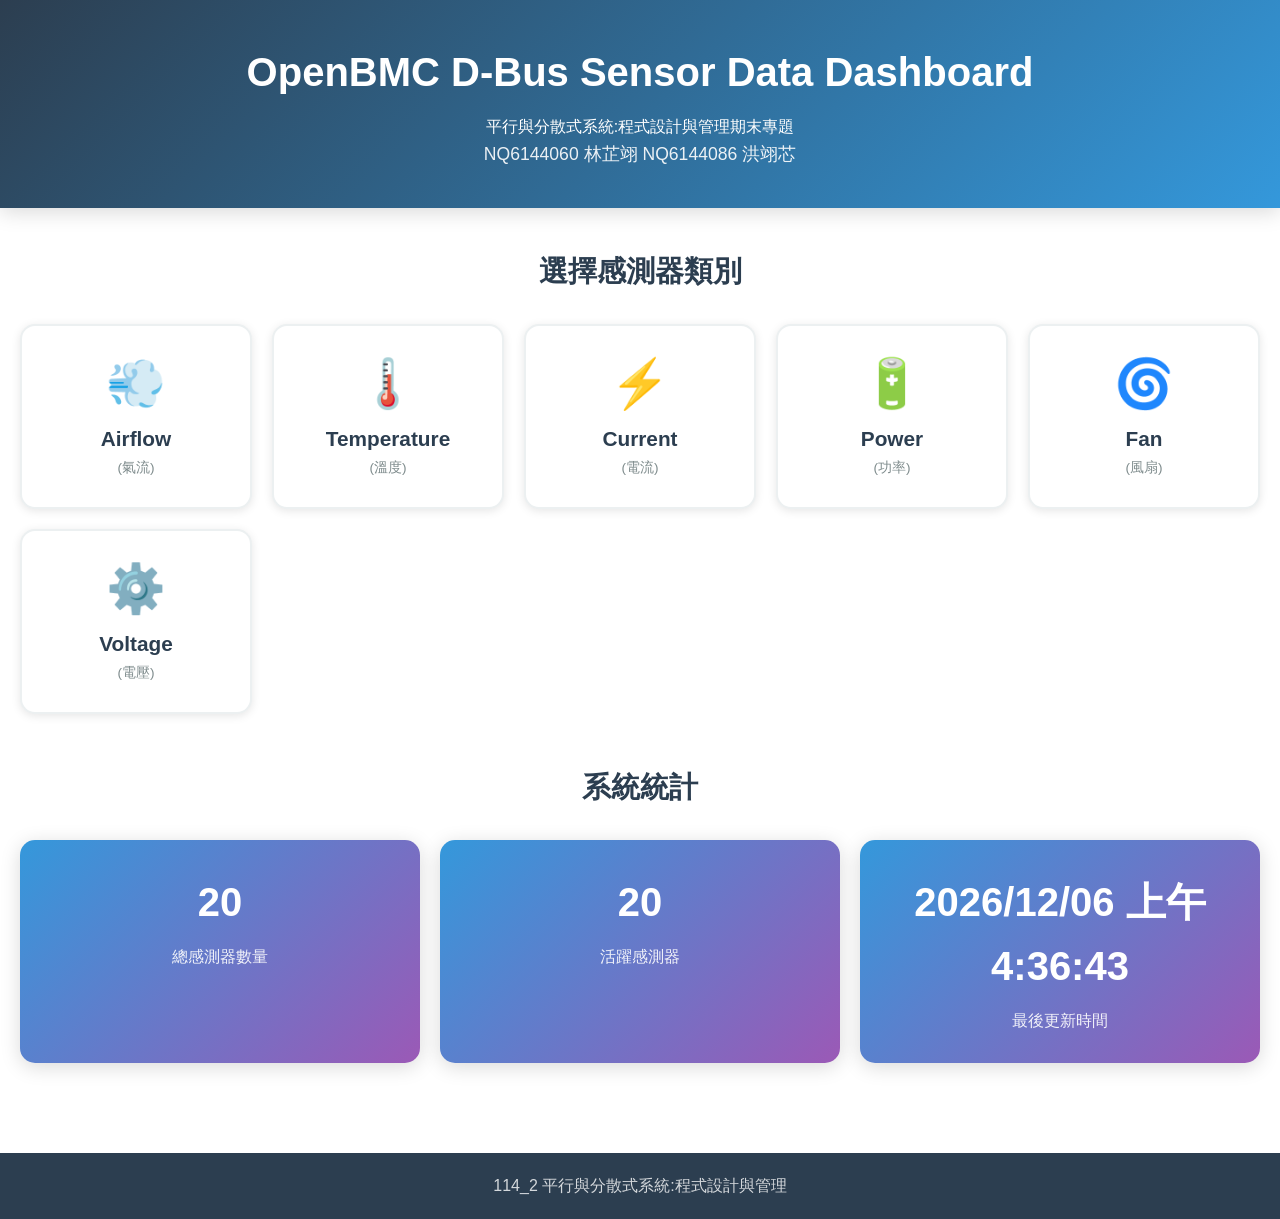
==== index.html @ 3da5d4ad "add all data" ====
<!DOCTYPE html>
<html lang="zh-Hant">
<head>
    <meta charset="UTF-8">
    <meta name="viewport" content="width=device-width, initial-scale=1.0">
    <title>OpenBMC D-Bus Sensor Data Dashboard</title>
    <link rel="stylesheet" href="css/style.css">
</head>
<body>
    <div class="container">
        <!-- Header -->
        <header class="header">
            <div class="header-content">
                <h1>OpenBMC D-Bus Sensor Data Dashboard</h1>
                <p class="subtitle"> <p>平行與分散式系統:程式設計與管理期末專題</p></p>
                <p class="subtitle">NQ6144060 林芷翊   NQ6144086 洪翊芯</p>
            </div>
        </header>

        <!-- Main Content -->
        <main class="main-content">
            <!-- Home View -->
            <div id="homeView" class="view active">
                <section class="sensor-categories">
                    <h2>選擇感測器類別</h2>
                    <div class="category-grid">
                        <button class="category-btn" data-category="Airflow">
                            <div class="icon">💨</div>
                            <div class="label">Airflow</div>
                            <div class="count">(氣流)</div>
                        </button>
                        <button class="category-btn" data-category="Temperature">
                            <div class="icon">🌡️</div>
                            <div class="label">Temperature</div>
                            <div class="count">(溫度)</div>
                        </button>
                        <button class="category-btn" data-category="Current">
                            <div class="icon">⚡</div>
                            <div class="label">Current</div>
                            <div class="count">(電流)</div>
                        </button>
                        <button class="category-btn" data-category="Power">
                            <div class="icon">🔋</div>
                            <div class="label">Power</div>
                            <div class="count">(功率)</div>
                        </button>
                        <button class="category-btn" data-category="Fan">
                            <div class="icon">🌀</div>
                            <div class="label">Fan</div>
                            <div class="count">(風扇)</div>
                        </button>
                        <button class="category-btn" data-category="Voltage">
                            <div class="icon">⚙️</div>
                            <div class="label">Voltage</div>
                            <div class="count">(電壓)</div>
                        </button>
                    </div>
                </section>

                <!-- Statistics Section -->
                <section class="statistics">
                    <h2>系統統計</h2>
                    <div class="stats-grid">
                        <div class="stat-card">
                            <div class="stat-value" id="totalSensors">-</div>
                            <div class="stat-label">總感測器數量</div>
                        </div>
                        <div class="stat-card">
                            <div class="stat-value" id="activeSensors">-</div>
                            <div class="stat-label">活躍感測器</div>
                        </div>
                        <div class="stat-card">
                            <div class="stat-value" id="lastUpdate">-</div>
                            <div class="stat-label">最後更新時間</div>
                        </div>
                    </div>
                </section>
            </div>

            <!-- Category View -->
            <div id="categoryView" class="view">
                <div class="category-header">
                    <button class="back-btn" id="backBtn">← 返回</button>
                    <h2 id="categoryTitle">感測器類別</h2>
                    <div class="spacer"></div>
                </div>

                <div class="sensor-list" id="sensorList">
                    <!-- Sensors will be dynamically loaded here -->
                </div>
            </div>
        </main>

        <!-- Footer -->
        <footer class="footer">
            <p>114_2 平行與分散式系統:程式設計與管理</p>
        </footer>
    </div>

    <script src="js/app.js"></script>
</body>
</html>
---- css/style.css ----
/* ========================
   Global Styles
   ======================== */
:root {
    --primary-color: #2c3e50;
    --secondary-color: #3498db;
    --accent-color: #e74c3c;
    --success-color: #27ae60;
    --warning-color: #f39c12;
    --info-color: #9b59b6;
    --light-bg: #ecf0f1;
    --white: #ffffff;
    --text-dark: #2c3e50;
    --text-light: #7f8c8d;
    --border-color: #bdc3c7;
    --shadow: 0 2px 10px rgba(0, 0, 0, 0.1);
    --shadow-lg: 0 4px 20px rgba(0, 0, 0, 0.15);
}

* {
    margin: 0;
    padding: 0;
    box-sizing: border-box;
}

html, body {
    height: 100%;
}

body {
    font-family: 'Segoe UI', Tahoma, Geneva, Verdana, sans-serif;
    background-color: #f5f7fa;
    color: var(--text-dark);
    line-height: 1.6;
}

/* ========================
   Container & Layout
   ======================== */
.container {
    display: flex;
    flex-direction: column;
    min-height: 100vh;
    max-width: 1400px;
    margin: 0 auto;
    background-color: var(--white);
}

.main-content {
    flex: 1;
    padding: 40px 20px;
}

/* ========================
   Header
   ======================== */
.header {
    background: linear-gradient(135deg, var(--primary-color) 0%, var(--secondary-color) 100%);
    color: var(--white);
    padding: 40px 20px;
    box-shadow: var(--shadow-lg);
    text-align: center;
}

.header-content h1 {
    font-size: 2.5rem;
    margin-bottom: 10px;
    font-weight: 700;
}

.header-content .subtitle {
    font-size: 1.1rem;
    opacity: 0.9;
    font-weight: 300;
}

/* ========================
   Views
   ======================== */
.view {
    display: none;
    animation: fadeIn 0.3s ease-in;
}

.view.active {
    display: block;
}

@keyframes fadeIn {
    from {
        opacity: 0;
        transform: translateY(10px);
    }
    to {
        opacity: 1;
        transform: translateY(0);
    }
}

/* ========================
   Home View - Categories
   ======================== */
.sensor-categories {
    margin-bottom: 50px;
}

.sensor-categories h2 {
    font-size: 1.8rem;
    margin-bottom: 30px;
    color: var(--primary-color);
    text-align: center;
}

.category-grid {
    display: grid;
    grid-template-columns: repeat(auto-fit, minmax(200px, 1fr));
    gap: 20px;
    margin-bottom: 40px;
}

.category-btn {
    background: var(--white);
    border: 2px solid var(--light-bg);
    border-radius: 15px;
    padding: 30px 20px;
    text-align: center;
    cursor: pointer;
    transition: all 0.3s ease;
    box-shadow: var(--shadow);
    font-size: 1rem;
    font-weight: 600;
    position: relative;
    overflow: hidden;
}

.category-btn::before {
    content: '';
    position: absolute;
    top: 0;
    left: -100%;
    width: 100%;
    height: 100%;
    background: linear-gradient(90deg, transparent, rgba(255,255,255,0.3), transparent);
    transition: left 0.5s;
}

.category-btn:hover::before {
    left: 100%;
}

.category-btn:hover {
    border-color: var(--secondary-color);
    box-shadow: var(--shadow-lg);
    transform: translateY(-5px);
    background: linear-gradient(135deg, rgba(52, 152, 219, 0.05), rgba(52, 152, 219, 0.1));
}

.category-btn:active {
    transform: translateY(-2px);
}

.category-btn .icon {
    font-size: 3rem;
    margin-bottom: 15px;
}

.category-btn .label {
    font-size: 1.3rem;
    margin-bottom: 8px;
    color: var(--primary-color);
}

.category-btn .count {
    font-size: 0.85rem;
    color: var(--text-light);
    font-weight: normal;
}

/* ========================
   Statistics Section
   ======================== */
.statistics {
    margin-top: 50px;
}

.statistics h2 {
    font-size: 1.8rem;
    margin-bottom: 30px;
    color: var(--primary-color);
    text-align: center;
}

.stats-grid {
    display: grid;
    grid-template-columns: repeat(auto-fit, minmax(250px, 1fr));
    gap: 20px;
}

.stat-card {
    background: linear-gradient(135deg, var(--secondary-color), var(--info-color));
    color: var(--white);
    padding: 30px;
    border-radius: 15px;
    box-shadow: var(--shadow-lg);
    text-align: center;
    transition: transform 0.3s ease;
}

.stat-card:hover {
    transform: translateY(-5px);
}

.stat-value {
    font-size: 2.5rem;
    font-weight: 700;
    margin-bottom: 10px;
}

.stat-label {
    font-size: 1rem;
    opacity: 0.9;
    font-weight: 500;
}

/* ========================
   Category View
   ======================== */
.category-header {
    display: flex;
    align-items: center;
    justify-content: space-between;
    margin-bottom: 30px;
    padding: 20px;
    background-color: var(--light-bg);
    border-radius: 10px;
}

.category-header h2 {
    font-size: 1.8rem;
    color: var(--primary-color);
    flex: 1;
    text-align: center;
}

.back-btn {
    background-color: var(--secondary-color);
    color: var(--white);
    border: none;
    padding: 12px 20px;
    border-radius: 8px;
    cursor: pointer;
    font-size: 1rem;
    font-weight: 600;
    transition: all 0.3s ease;
    min-width: 120px;
}

.back-btn:hover {
    background-color: #2980b9;
    transform: translateX(-5px);
}

.back-btn:active {
    transform: translateX(-2px);
}

.spacer {
    min-width: 120px;
}

/* ========================
   Sensor List
   ======================== */
.sensor-list {
    display: grid;
    grid-template-columns: repeat(auto-fill, minmax(300px, 1fr));
    gap: 20px;
}

.sensor-card {
    background: var(--white);
    border: 1px solid var(--border-color);
    border-radius: 12px;
    padding: 20px;
    box-shadow: var(--shadow);
    transition: all 0.3s ease;
    overflow: hidden;
    position: relative;
}

.sensor-card::before {
    content: '';
    position: absolute;
    top: 0;
    left: 0;
    right: 0;
    height: 4px;
    background: linear-gradient(90deg, var(--secondary-color), var(--info-color));
}

.sensor-card:hover {
    box-shadow: var(--shadow-lg);
    transform: translateY(-5px);
    border-color: var(--secondary-color);
}

.sensor-name {
    font-size: 1.2rem;
    font-weight: 600;
    color: var(--primary-color);
    margin-bottom: 12px;
    display: flex;
    align-items: center;
    gap: 8px;
}

.sensor-status {
    display: inline-block;
    width: 12px;
    height: 12px;
    border-radius: 50%;
    background-color: var(--success-color);
    animation: pulse 2s infinite;
}

@keyframes pulse {
    0%, 100% {
        opacity: 1;
    }
    50% {
        opacity: 0.5;
    }
}

.sensor-details {
    display: flex;
    flex-direction: column;
    gap: 12px;
    margin-top: 15px;
}

.sensor-detail {
    display: flex;
    justify-content: space-between;
    align-items: center;
    padding: 10px 0;
    border-bottom: 1px solid var(--light-bg);
}

.sensor-detail:last-child {
    border-bottom: none;
}

.detail-label {
    color: var(--text-light);
    font-size: 0.9rem;
    font-weight: 500;
}

.detail-value {
    color: var(--primary-color);
    font-size: 1.1rem;
    font-weight: 600;
}

.detail-value.high {
    color: var(--accent-color);
}

.detail-value.warning {
    color: var(--warning-color);
}

.detail-value.normal {
    color: var(--success-color);
}

/* ========================
   Footer
   ======================== */
.footer {
    background-color: var(--primary-color);
    color: var(--white);
    text-align: center;
    padding: 20px;
    margin-top: 50px;
}

.footer p {
    margin: 0;
    opacity: 0.8;
}

/* ========================
   Responsive Design
   ======================== */
@media (max-width: 768px) {
    .header-content h1 {
        font-size: 1.8rem;
    }

    .header-content .subtitle {
        font-size: 1rem;
    }

    .category-grid {
        grid-template-columns: repeat(auto-fit, minmax(150px, 1fr));
        gap: 15px;
    }

    .category-btn {
        padding: 20px 15px;
    }

    .category-btn .icon {
        font-size: 2.5rem;
    }

    .category-btn .label {
        font-size: 1.1rem;
    }

    .category-header {
        flex-direction: column;
        gap: 15px;
    }

    .back-btn,
    .spacer {
        min-width: auto;
        width: 100%;
    }

    .sensor-list {
        grid-template-columns: 1fr;
    }

    .stats-grid {
        grid-template-columns: 1fr;
    }

    .main-content {
        padding: 20px 10px;
    }
}

@media (max-width: 480px) {
    .header-content h1 {
        font-size: 1.5rem;
    }

    .category-grid {
        grid-template-columns: repeat(2, 1fr);
    }

    .category-btn {
        padding: 15px 10px;
    }

    .category-btn .icon {
        font-size: 2rem;
    }

    .category-btn .label {
        font-size: 1rem;
    }

    .category-btn .count {
        font-size: 0.8rem;
    }
}

/* ========================
   Empty State
   ======================== */
.empty-state {
    text-align: center;
    padding: 60px 20px;
    color: var(--text-light);
}

.empty-state-icon {
    font-size: 4rem;
    margin-bottom: 20px;
}

.empty-state-text {
    font-size: 1.2rem;
    margin-bottom: 20px;
}
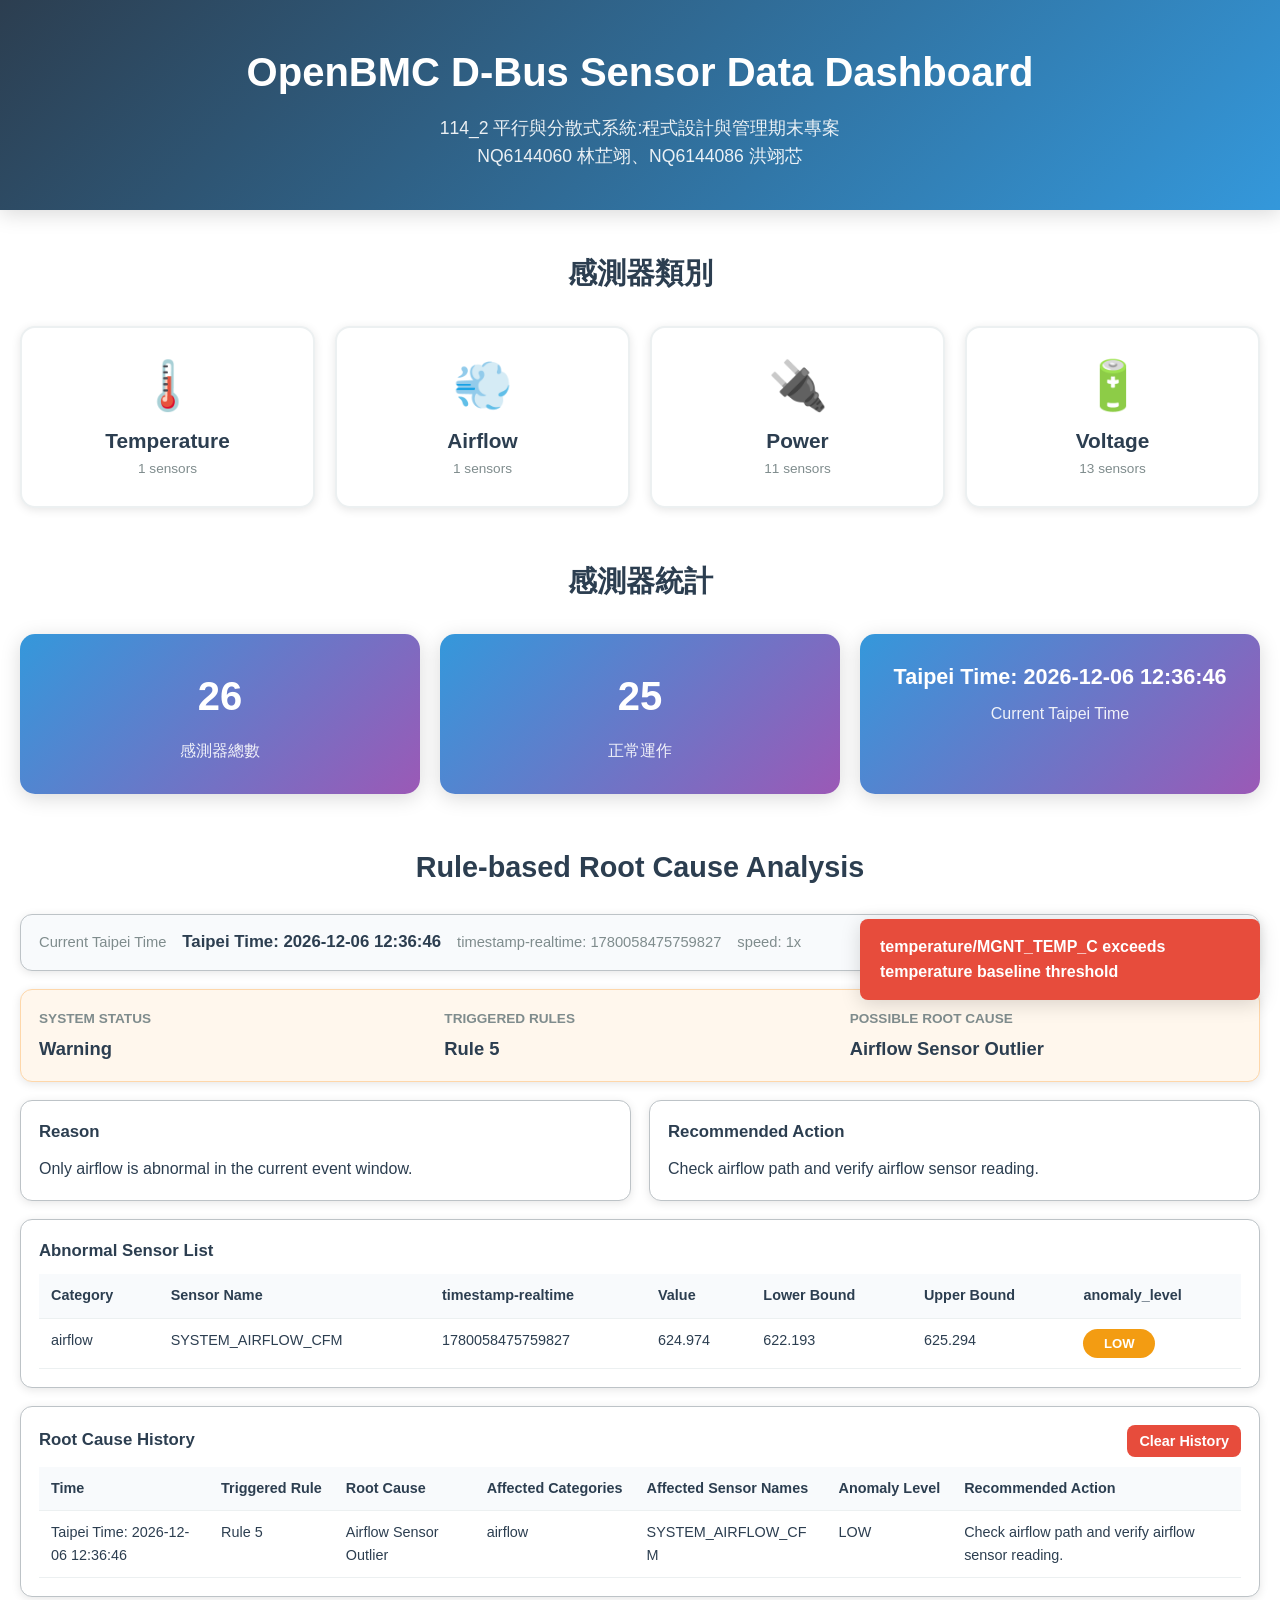
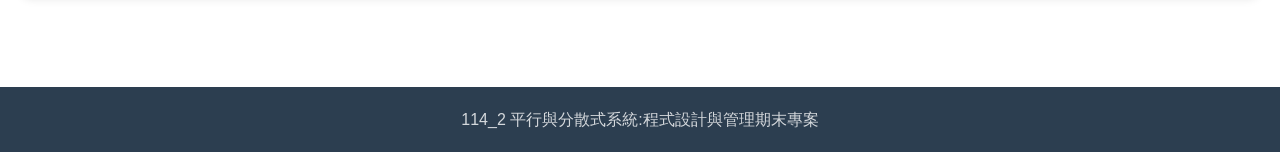
==== commit a074aa08: "upload index.html" ====
--- a/index.html
+++ b/index.html
@@ -1,102 +1,104 @@
-<!DOCTYPE html>
+﻿<!DOCTYPE html>
 <html lang="zh-Hant">
 <head>
     <meta charset="UTF-8">
     <meta name="viewport" content="width=device-width, initial-scale=1.0">
     <title>OpenBMC D-Bus Sensor Data Dashboard</title>
     <link rel="stylesheet" href="css/style.css">
+    <link rel="stylesheet" href="modules/airflow/airflow.css">
+    <link rel="stylesheet" href="modules/temperature/temperature.css">
+    <link rel="stylesheet" href="modules/power/power.css">
+    <link rel="stylesheet" href="modules/voltage/voltage.css">
 </head>
 <body>
     <div class="container">
-        <!-- Header -->
         <header class="header">
             <div class="header-content">
                 <h1>OpenBMC D-Bus Sensor Data Dashboard</h1>
-                <p class="subtitle"> <p>平行與分散式系統:程式設計與管理期末專題</p></p>
-                <p class="subtitle">NQ6144060 林芷翊   NQ6144086 洪翊芯</p>
+                <p class="subtitle">114_2 平行與分散式系統:程式設計與管理期末專案</p>
+                <p class="subtitle">NQ6144060 林芷翊、NQ6144086 洪翊芯</p>
             </div>
         </header>
 
-        <!-- Main Content -->
         <main class="main-content">
-            <!-- Home View -->
             <div id="homeView" class="view active">
                 <section class="sensor-categories">
-                    <h2>選擇感測器類別</h2>
+                    <h2>感測器類別</h2>
                     <div class="category-grid">
+                        <button class="category-btn" data-category="Temperature">
+                            <div class="icon">🌡️</div>
+                            <div class="label">Temperature</div>
+                            <div class="count">溫度</div>
+                        </button>
                         <button class="category-btn" data-category="Airflow">
                             <div class="icon">💨</div>
                             <div class="label">Airflow</div>
-                            <div class="count">(氣流)</div>
-                        </button>
-                        <button class="category-btn" data-category="Temperature">
-                            <div class="icon">🌡️</div>
-                            <div class="label">Temperature</div>
-                            <div class="count">(溫度)</div>
-                        </button>
-                        <button class="category-btn" data-category="Current">
-                            <div class="icon">⚡</div>
-                            <div class="label">Current</div>
-                            <div class="count">(電流)</div>
+                            <div class="count">風量</div>
                         </button>
                         <button class="category-btn" data-category="Power">
-                            <div class="icon">🔋</div>
+                            <div class="icon">🔌</div>
                             <div class="label">Power</div>
-                            <div class="count">(功率)</div>
-                        </button>
-                        <button class="category-btn" data-category="Fan">
-                            <div class="icon">🌀</div>
-                            <div class="label">Fan</div>
-                            <div class="count">(風扇)</div>
+                            <div class="count">功率</div>
                         </button>
                         <button class="category-btn" data-category="Voltage">
-                            <div class="icon">⚙️</div>
+                            <div class="icon">🔋</div>
                             <div class="label">Voltage</div>
-                            <div class="count">(電壓)</div>
+                            <div class="count">電壓</div>
                         </button>
                     </div>
                 </section>
 
-                <!-- Statistics Section -->
                 <section class="statistics">
-                    <h2>系統統計</h2>
+                    <h2>感測器統計</h2>
                     <div class="stats-grid">
                         <div class="stat-card">
                             <div class="stat-value" id="totalSensors">-</div>
-                            <div class="stat-label">總感測器數量</div>
+                            <div class="stat-label">感測器總數</div>
                         </div>
                         <div class="stat-card">
                             <div class="stat-value" id="activeSensors">-</div>
-                            <div class="stat-label">活躍感測器</div>
+                            <div class="stat-label">正常運作</div>
                         </div>
                         <div class="stat-card">
                             <div class="stat-value" id="lastUpdate">-</div>
-                            <div class="stat-label">最後更新時間</div>
+                            <div class="stat-label">Current Taipei Time</div>
                         </div>
                     </div>
                 </section>
+
+                <section class="rca-section" id="rootCauseSection">
+                    <h2>Rule-based Root Cause Analysis</h2>
+                    <div id="rootCausePanel" class="root-cause-panel"></div>
+                </section>
             </div>
 
-            <!-- Category View -->
             <div id="categoryView" class="view">
                 <div class="category-header">
-                    <button class="back-btn" id="backBtn">← 返回</button>
+                    <button class="back-btn" id="backBtn">返回</button>
                     <h2 id="categoryTitle">感測器類別</h2>
                     <div class="spacer"></div>
                 </div>
+                <div class="sensor-list" id="sensorList"></div>
+            </div>
 
-                <div class="sensor-list" id="sensorList">
-                    <!-- Sensors will be dynamically loaded here -->
-                </div>
+            <div id="temperatureBaselineView" class="view">
+                <div id="temperatureModuleMount"></div>
             </div>
         </main>
 
-        <!-- Footer -->
+        <div id="warningToast" class="warning-toast">
+            <span id="warningMessage">temperature/MGNT_TEMP_C exceeds temperature baseline threshold</span>
+        </div>
+
         <footer class="footer">
-            <p>114_2 平行與分散式系統:程式設計與管理</p>
+            <p>114_2 平行與分散式系統:程式設計與管理期末專案</p>
         </footer>
     </div>
 
+    <script src="modules/airflow/airflow.js"></script>
+    <script src="modules/temperature/temperature.js"></script>
+    <script src="modules/power/power.js"></script>
+    <script src="modules/voltage/voltage.js"></script>
     <script src="js/app.js"></script>
 </body>
 </html>
--- a/css/style.css
+++ b/css/style.css
@@ -1,490 +1,862 @@
-/* ========================
-   Global Styles
-   ======================== */
-:root {
-    --primary-color: #2c3e50;
-    --secondary-color: #3498db;
-    --accent-color: #e74c3c;
-    --success-color: #27ae60;
-    --warning-color: #f39c12;
-    --info-color: #9b59b6;
-    --light-bg: #ecf0f1;
-    --white: #ffffff;
-    --text-dark: #2c3e50;
-    --text-light: #7f8c8d;
-    --border-color: #bdc3c7;
-    --shadow: 0 2px 10px rgba(0, 0, 0, 0.1);
-    --shadow-lg: 0 4px 20px rgba(0, 0, 0, 0.15);
-}
-
-* {
-    margin: 0;
-    padding: 0;
-    box-sizing: border-box;
-}
-
-html, body {
-    height: 100%;
-}
-
-body {
-    font-family: 'Segoe UI', Tahoma, Geneva, Verdana, sans-serif;
-    background-color: #f5f7fa;
-    color: var(--text-dark);
-    line-height: 1.6;
-}
-
-/* ========================
-   Container & Layout
-   ======================== */
-.container {
-    display: flex;
-    flex-direction: column;
-    min-height: 100vh;
-    max-width: 1400px;
-    margin: 0 auto;
-    background-color: var(--white);
-}
-
-.main-content {
-    flex: 1;
-    padding: 40px 20px;
-}
-
-/* ========================
-   Header
-   ======================== */
-.header {
-    background: linear-gradient(135deg, var(--primary-color) 0%, var(--secondary-color) 100%);
-    color: var(--white);
-    padding: 40px 20px;
-    box-shadow: var(--shadow-lg);
-    text-align: center;
-}
-
-.header-content h1 {
-    font-size: 2.5rem;
-    margin-bottom: 10px;
-    font-weight: 700;
-}
-
-.header-content .subtitle {
-    font-size: 1.1rem;
-    opacity: 0.9;
-    font-weight: 300;
-}
-
-/* ========================
-   Views
-   ======================== */
-.view {
-    display: none;
-    animation: fadeIn 0.3s ease-in;
-}
-
-.view.active {
-    display: block;
-}
-
-@keyframes fadeIn {
-    from {
-        opacity: 0;
-        transform: translateY(10px);
-    }
-    to {
-        opacity: 1;
-        transform: translateY(0);
-    }
-}
-
-/* ========================
-   Home View - Categories
-   ======================== */
-.sensor-categories {
-    margin-bottom: 50px;
-}
-
-.sensor-categories h2 {
-    font-size: 1.8rem;
-    margin-bottom: 30px;
-    color: var(--primary-color);
-    text-align: center;
-}
-
-.category-grid {
-    display: grid;
-    grid-template-columns: repeat(auto-fit, minmax(200px, 1fr));
-    gap: 20px;
-    margin-bottom: 40px;
-}
-
-.category-btn {
-    background: var(--white);
-    border: 2px solid var(--light-bg);
-    border-radius: 15px;
-    padding: 30px 20px;
-    text-align: center;
-    cursor: pointer;
-    transition: all 0.3s ease;
-    box-shadow: var(--shadow);
-    font-size: 1rem;
-    font-weight: 600;
-    position: relative;
-    overflow: hidden;
-}
-
-.category-btn::before {
-    content: '';
-    position: absolute;
-    top: 0;
-    left: -100%;
-    width: 100%;
-    height: 100%;
-    background: linear-gradient(90deg, transparent, rgba(255,255,255,0.3), transparent);
-    transition: left 0.5s;
-}
-
-.category-btn:hover::before {
-    left: 100%;
-}
-
-.category-btn:hover {
-    border-color: var(--secondary-color);
-    box-shadow: var(--shadow-lg);
-    transform: translateY(-5px);
-    background: linear-gradient(135deg, rgba(52, 152, 219, 0.05), rgba(52, 152, 219, 0.1));
-}
-
-.category-btn:active {
-    transform: translateY(-2px);
-}
-
-.category-btn .icon {
-    font-size: 3rem;
-    margin-bottom: 15px;
-}
-
-.category-btn .label {
-    font-size: 1.3rem;
-    margin-bottom: 8px;
-    color: var(--primary-color);
-}
-
-.category-btn .count {
-    font-size: 0.85rem;
-    color: var(--text-light);
-    font-weight: normal;
-}
-
-/* ========================
-   Statistics Section
-   ======================== */
-.statistics {
-    margin-top: 50px;
-}
-
-.statistics h2 {
-    font-size: 1.8rem;
-    margin-bottom: 30px;
-    color: var(--primary-color);
-    text-align: center;
-}
-
-.stats-grid {
-    display: grid;
-    grid-template-columns: repeat(auto-fit, minmax(250px, 1fr));
-    gap: 20px;
-}
-
-.stat-card {
-    background: linear-gradient(135deg, var(--secondary-color), var(--info-color));
-    color: var(--white);
-    padding: 30px;
-    border-radius: 15px;
-    box-shadow: var(--shadow-lg);
-    text-align: center;
-    transition: transform 0.3s ease;
-}
-
-.stat-card:hover {
-    transform: translateY(-5px);
-}
-
+﻿/* ========================
+   Global Styles
+   ======================== */
+:root {
+    --primary-color: #2c3e50;
+    --secondary-color: #3498db;
+    --accent-color: #e74c3c;
+    --success-color: #27ae60;
+    --warning-color: #f39c12;
+    --info-color: #9b59b6;
+    --light-bg: #ecf0f1;
+    --white: #ffffff;
+    --text-dark: #2c3e50;
+    --text-light: #7f8c8d;
+    --border-color: #bdc3c7;
+    --shadow: 0 2px 10px rgba(0, 0, 0, 0.1);
+    --shadow-lg: 0 4px 20px rgba(0, 0, 0, 0.15);
+}
+
+* {
+    margin: 0;
+    padding: 0;
+    box-sizing: border-box;
+}
+
+html, body {
+    height: 100%;
+}
+
+body {
+    font-family: 'Segoe UI', Tahoma, Geneva, Verdana, sans-serif;
+    background-color: #f5f7fa;
+    color: var(--text-dark);
+    line-height: 1.6;
+}
+
+/* ========================
+   Container & Layout
+   ======================== */
+.container {
+    display: flex;
+    flex-direction: column;
+    min-height: 100vh;
+    max-width: 1400px;
+    margin: 0 auto;
+    background-color: var(--white);
+}
+
+.main-content {
+    flex: 1;
+    padding: 40px 20px;
+}
+
+/* ========================
+   Header
+   ======================== */
+.header {
+    background: linear-gradient(135deg, var(--primary-color) 0%, var(--secondary-color) 100%);
+    color: var(--white);
+    padding: 40px 20px;
+    box-shadow: var(--shadow-lg);
+    text-align: center;
+}
+
+.header-content h1 {
+    font-size: 2.5rem;
+    margin-bottom: 10px;
+    font-weight: 700;
+}
+
+.header-content .subtitle {
+    font-size: 1.1rem;
+    opacity: 0.9;
+    font-weight: 300;
+}
+
+/* ========================
+   Views
+   ======================== */
+.view {
+    display: none;
+    animation: fadeIn 0.3s ease-in;
+}
+
+.view.active {
+    display: block;
+}
+
+@keyframes fadeIn {
+    from {
+        opacity: 0;
+        transform: translateY(10px);
+    }
+    to {
+        opacity: 1;
+        transform: translateY(0);
+    }
+}
+
+/* ========================
+   Home View - Categories
+   ======================== */
+.sensor-categories {
+    margin-bottom: 50px;
+}
+
+.sensor-categories h2 {
+    font-size: 1.8rem;
+    margin-bottom: 30px;
+    color: var(--primary-color);
+    text-align: center;
+}
+
+.category-grid {
+    display: grid;
+    grid-template-columns: repeat(auto-fit, minmax(200px, 1fr));
+    gap: 20px;
+    margin-bottom: 40px;
+}
+
+.category-btn {
+    background: var(--white);
+    border: 2px solid var(--light-bg);
+    border-radius: 15px;
+    padding: 30px 20px;
+    text-align: center;
+    cursor: pointer;
+    transition: all 0.3s ease;
+    box-shadow: var(--shadow);
+    font-size: 1rem;
+    font-weight: 600;
+    position: relative;
+    overflow: hidden;
+}
+
+.category-btn::before {
+    content: '';
+    position: absolute;
+    top: 0;
+    left: -100%;
+    width: 100%;
+    height: 100%;
+    background: linear-gradient(90deg, transparent, rgba(255,255,255,0.3), transparent);
+    transition: left 0.5s;
+}
+
+.category-btn:hover::before {
+    left: 100%;
+}
+
+.category-btn:hover {
+    border-color: var(--secondary-color);
+    box-shadow: var(--shadow-lg);
+    transform: translateY(-5px);
+    background: linear-gradient(135deg, rgba(52, 152, 219, 0.05), rgba(52, 152, 219, 0.1));
+}
+
+.category-btn:active {
+    transform: translateY(-2px);
+}
+
+.category-btn .icon {
+    font-size: 3rem;
+    margin-bottom: 15px;
+}
+
+.category-btn .label {
+    font-size: 1.3rem;
+    margin-bottom: 8px;
+    color: var(--primary-color);
+}
+
+.category-btn .count {
+    font-size: 0.85rem;
+    color: var(--text-light);
+    font-weight: normal;
+}
+
+/* ========================
+   Statistics Section
+   ======================== */
+.statistics {
+    margin-top: 50px;
+}
+
+.statistics h2 {
+    font-size: 1.8rem;
+    margin-bottom: 30px;
+    color: var(--primary-color);
+    text-align: center;
+}
+
+.stats-grid {
+    display: grid;
+    grid-template-columns: repeat(auto-fit, minmax(250px, 1fr));
+    gap: 20px;
+}
+
+.stat-card {
+    background: linear-gradient(135deg, var(--secondary-color), var(--info-color));
+    color: var(--white);
+    padding: 30px;
+    border-radius: 15px;
+    box-shadow: var(--shadow-lg);
+    text-align: center;
+    transition: transform 0.3s ease;
+}
+
+.stat-card:hover {
+    transform: translateY(-5px);
+}
+
 .stat-value {
     font-size: 2.5rem;
     font-weight: 700;
     margin-bottom: 10px;
 }
 
-.stat-label {
-    font-size: 1rem;
-    opacity: 0.9;
-    font-weight: 500;
-}
-
+#lastUpdate {
+    font-size: 1.35rem;
+    line-height: 1.25;
+    overflow-wrap: anywhere;
+}
+
+.stat-label {
+    font-size: 1rem;
+    opacity: 0.9;
+    font-weight: 500;
+}
+
+/* ========================
+   Category View
+   ======================== */
+.category-header {
+    display: flex;
+    align-items: center;
+    justify-content: space-between;
+    margin-bottom: 30px;
+    padding: 20px;
+    background-color: var(--light-bg);
+    border-radius: 10px;
+}
+
+.category-header h2 {
+    font-size: 1.8rem;
+    color: var(--primary-color);
+    flex: 1;
+    text-align: center;
+}
+
+.back-btn {
+    background-color: var(--secondary-color);
+    color: var(--white);
+    border: none;
+    padding: 12px 20px;
+    border-radius: 8px;
+    cursor: pointer;
+    font-size: 1rem;
+    font-weight: 600;
+    transition: all 0.3s ease;
+    min-width: 120px;
+}
+
+.back-btn:hover {
+    background-color: #2980b9;
+    transform: translateX(-5px);
+}
+
+.back-btn:active {
+    transform: translateX(-2px);
+}
+
+.spacer {
+    min-width: 120px;
+}
+
+/* ========================
+   Sensor List
+   ======================== */
+.sensor-list {
+    display: grid;
+    grid-template-columns: repeat(auto-fill, minmax(300px, 1fr));
+    gap: 20px;
+}
+
+.sensor-card {
+    background: var(--white);
+    border: 1px solid var(--border-color);
+    border-radius: 12px;
+    padding: 20px;
+    box-shadow: var(--shadow);
+    transition: all 0.3s ease;
+    overflow: hidden;
+    position: relative;
+}
+
+.sensor-card::before {
+    content: '';
+    position: absolute;
+    top: 0;
+    left: 0;
+    right: 0;
+    height: 4px;
+    background: linear-gradient(90deg, var(--secondary-color), var(--info-color));
+}
+
+.sensor-card:hover {
+    box-shadow: var(--shadow-lg);
+    transform: translateY(-5px);
+    border-color: var(--secondary-color);
+}
+
+.sensor-name {
+    font-size: 1.2rem;
+    font-weight: 600;
+    color: var(--primary-color);
+    margin-bottom: 12px;
+    display: flex;
+    align-items: center;
+    gap: 8px;
+}
+
+.sensor-status {
+    display: inline-block;
+    width: 12px;
+    height: 12px;
+    border-radius: 50%;
+    background-color: var(--success-color);
+    animation: pulse 2s infinite;
+}
+
+@keyframes pulse {
+    0%, 100% {
+        opacity: 1;
+    }
+    50% {
+        opacity: 0.5;
+    }
+}
+
+.sensor-details {
+    display: flex;
+    flex-direction: column;
+    gap: 12px;
+    margin-top: 15px;
+}
+
+.sensor-detail {
+    display: flex;
+    justify-content: space-between;
+    align-items: center;
+    padding: 10px 0;
+    border-bottom: 1px solid var(--light-bg);
+}
+
+.sensor-detail:last-child {
+    border-bottom: none;
+}
+
+.detail-label {
+    color: var(--text-light);
+    font-size: 0.9rem;
+    font-weight: 500;
+}
+
+.detail-value {
+    color: var(--primary-color);
+    font-size: 1.1rem;
+    font-weight: 600;
+}
+
+.detail-value.high {
+    color: var(--accent-color);
+}
+
+.detail-value.warning {
+    color: var(--warning-color);
+}
+
+.detail-value.normal {
+    color: var(--success-color);
+}
+
 /* ========================
-   Category View
+   Module Layout
    ======================== */
-.category-header {
+.module-panel {
+    width: 100%;
+}
+
+.sensor-list > .module-panel {
+    grid-column: 1 / -1;
+}
+
+.module-summary {
+    display: flex;
+    align-items: baseline;
+    gap: 10px;
+    margin-bottom: 20px;
+    color: var(--primary-color);
+}
+
+.module-summary strong {
+    font-size: 1.2rem;
+}
+
+.module-kicker {
+    font-size: 0.85rem;
+    font-weight: 700;
+    letter-spacing: 0.08em;
+    text-transform: uppercase;
+}
+
+.module-sensor-grid {
+    display: grid;
+    grid-template-columns: repeat(auto-fill, minmax(360px, 1fr));
+    gap: 24px;
+}
+
+.sensor-panel {
+    display: grid;
+    gap: 16px;
+    min-width: 0;
+}
+
+.sensor-panel .sensor-card {
+    min-height: 230px;
+}
+
+.sensor-name-value,
+.detail-value.compact {
+    max-width: 58%;
+    overflow-wrap: anywhere;
+    text-align: right;
+}
+
+.anomaly-pill {
+    display: inline-flex;
+    align-items: center;
+    justify-content: center;
+    min-width: 72px;
+    padding: 4px 10px;
+    border-radius: 999px;
+    color: var(--white);
+    background-color: var(--success-color);
+    font-size: 0.82rem;
+    font-weight: 700;
+    text-transform: uppercase;
+}
+
+.anomaly-pill.normal {
+    background-color: var(--success-color);
+}
+
+.anomaly-pill.low {
+    background-color: var(--warning-color);
+}
+
+.anomaly-pill.high {
+    background-color: var(--accent-color);
+}
+
+.sensor-status.low {
+    background-color: var(--warning-color);
+}
+
+.sensor-status.high {
+    background-color: var(--accent-color);
+}
+
+.detail-value.low {
+    color: var(--warning-color);
+}
+
+.detail-value.high {
+    color: var(--accent-color);
+}
+
+.chart-card,
+.rca-card {
+    background: var(--white);
+    border: 1px solid var(--border-color);
+    border-radius: 12px;
+    padding: 18px;
+    box-shadow: var(--shadow);
+    min-width: 0;
+}
+
+.chart-card-header {
     display: flex;
     align-items: center;
     justify-content: space-between;
-    margin-bottom: 30px;
-    padding: 20px;
-    background-color: var(--light-bg);
-    border-radius: 10px;
-}
-
-.category-header h2 {
+    gap: 12px;
+    margin-bottom: 12px;
+}
+
+.chart-card-header h3 {
+    color: var(--primary-color);
+    font-size: 1rem;
+    overflow-wrap: anywhere;
+}
+
+.sensor-chart {
+    display: block;
+    width: 100%;
+    height: 360px;
+}
+
+.axis-label {
+    color: var(--primary-color);
+    font-size: 0.85rem;
+    font-weight: 700;
+    margin-top: 8px;
+}
+
+.chart-axis-note {
+    color: var(--text-light);
+    font-size: 0.86rem;
+    margin-top: 8px;
+}
+
+.chart-legend {
+    display: flex;
+    flex-wrap: wrap;
+    gap: 10px 16px;
+    margin-top: 10px;
+    color: var(--text-light);
+    font-size: 0.82rem;
+}
+
+.chart-legend span {
+    display: inline-flex;
+    align-items: center;
+    gap: 6px;
+}
+
+.legend-line {
+    display: inline-block;
+    width: 22px;
+    height: 0;
+    border-top: 3px solid #2563eb;
+}
+
+.legend-line.lower-line {
+    border-top-color: #f59e0b;
+    border-top-style: dashed;
+}
+
+.legend-line.upper-line {
+    border-top-color: #ef4444;
+    border-top-style: dashed;
+}
+
+.legend-dot {
+    width: 10px;
+    height: 10px;
+    border-radius: 50%;
+    background: #f59e0b;
+}
+
+.rca-section {
+    margin-top: 50px;
+}
+
+.rca-section h2 {
     font-size: 1.8rem;
+    margin-bottom: 24px;
     color: var(--primary-color);
-    flex: 1;
     text-align: center;
 }
 
-.back-btn {
-    background-color: var(--secondary-color);
-    color: var(--white);
-    border: none;
-    padding: 12px 20px;
-    border-radius: 8px;
-    cursor: pointer;
-    font-size: 1rem;
-    font-weight: 600;
-    transition: all 0.3s ease;
-    min-width: 120px;
-}
-
-.back-btn:hover {
-    background-color: #2980b9;
-    transform: translateX(-5px);
-}
-
-.back-btn:active {
-    transform: translateX(-2px);
-}
-
-.spacer {
-    min-width: 120px;
-}
-
-/* ========================
-   Sensor List
-   ======================== */
-.sensor-list {
+.root-cause-panel {
     display: grid;
-    grid-template-columns: repeat(auto-fill, minmax(300px, 1fr));
-    gap: 20px;
-}
-
-.sensor-card {
-    background: var(--white);
+    gap: 18px;
+}
+
+.replay-status {
+    display: flex;
+    flex-wrap: wrap;
+    align-items: center;
+    gap: 10px 16px;
+    padding: 14px 18px;
+    border-radius: 12px;
+    background: #f8fafc;
     border: 1px solid var(--border-color);
+    box-shadow: var(--shadow);
+}
+
+.replay-status span {
+    color: var(--text-light);
+    font-size: 0.92rem;
+}
+
+.replay-status strong {
+    color: var(--primary-color);
+    font-size: 1.05rem;
+}
+
+.rca-summary {
+    display: grid;
+    grid-template-columns: repeat(auto-fit, minmax(220px, 1fr));
+    gap: 14px;
+    padding: 18px;
     border-radius: 12px;
-    padding: 20px;
     box-shadow: var(--shadow);
-    transition: all 0.3s ease;
-    overflow: hidden;
-    position: relative;
-}
-
-.sensor-card::before {
-    content: '';
-    position: absolute;
-    top: 0;
-    left: 0;
-    right: 0;
-    height: 4px;
-    background: linear-gradient(90deg, var(--secondary-color), var(--info-color));
-}
-
-.sensor-card:hover {
-    box-shadow: var(--shadow-lg);
-    transform: translateY(-5px);
-    border-color: var(--secondary-color);
-}
-
-.sensor-name {
-    font-size: 1.2rem;
-    font-weight: 600;
+    background: #ecfdf5;
+    border: 1px solid #bbf7d0;
+}
+
+.rca-summary.warning {
+    background: #fff7ed;
+    border-color: #fed7aa;
+}
+
+.rca-summary div {
+    display: grid;
+    gap: 4px;
+}
+
+.rca-summary span {
+    color: var(--text-light);
+    font-size: 0.85rem;
+    font-weight: 700;
+    text-transform: uppercase;
+}
+
+.rca-summary strong {
     color: var(--primary-color);
-    margin-bottom: 12px;
+    font-size: 1.15rem;
+}
+
+.rca-detail-grid {
+    display: grid;
+    grid-template-columns: repeat(auto-fit, minmax(260px, 1fr));
+    gap: 18px;
+}
+
+.rca-card h3 {
+    color: var(--primary-color);
+    margin-bottom: 10px;
+    font-size: 1.05rem;
+}
+
+.rca-card-header {
     display: flex;
     align-items: center;
-    gap: 8px;
-}
-
-.sensor-status {
-    display: inline-block;
-    width: 12px;
-    height: 12px;
-    border-radius: 50%;
-    background-color: var(--success-color);
-    animation: pulse 2s infinite;
-}
-
-@keyframes pulse {
-    0%, 100% {
-        opacity: 1;
-    }
-    50% {
-        opacity: 0.5;
-    }
-}
-
-.sensor-details {
-    display: flex;
-    flex-direction: column;
+    justify-content: space-between;
     gap: 12px;
-    margin-top: 15px;
-}
-
-.sensor-detail {
-    display: flex;
-    justify-content: space-between;
-    align-items: center;
-    padding: 10px 0;
+    margin-bottom: 10px;
+}
+
+.rca-card-header h3 {
+    margin-bottom: 0;
+}
+
+.clear-history-btn {
+    background: var(--accent-color);
+    color: var(--white);
+    border: 0;
+    border-radius: 8px;
+    padding: 8px 12px;
+    cursor: pointer;
+    font-size: 0.9rem;
+    font-weight: 700;
+}
+
+.clear-history-btn:hover {
+    background: #c0392b;
+}
+
+.rca-card p {
+    color: var(--text-dark);
+}
+
+.muted-text {
+    color: var(--text-light);
+}
+
+.table-wrap {
+    width: 100%;
+    overflow-x: auto;
+}
+
+.data-table {
+    width: 100%;
+    border-collapse: collapse;
+    font-size: 0.9rem;
+}
+
+.data-table th,
+.data-table td {
+    padding: 10px 12px;
     border-bottom: 1px solid var(--light-bg);
-}
-
-.sensor-detail:last-child {
-    border-bottom: none;
-}
-
-.detail-label {
-    color: var(--text-light);
-    font-size: 0.9rem;
-    font-weight: 500;
-}
-
-.detail-value {
+    text-align: left;
+    vertical-align: top;
+}
+
+.data-table th {
     color: var(--primary-color);
-    font-size: 1.1rem;
-    font-weight: 600;
-}
-
-.detail-value.high {
-    color: var(--accent-color);
-}
-
-.detail-value.warning {
-    color: var(--warning-color);
-}
-
-.detail-value.normal {
-    color: var(--success-color);
-}
-
-/* ========================
-   Footer
-   ======================== */
-.footer {
-    background-color: var(--primary-color);
-    color: var(--white);
-    text-align: center;
-    padding: 20px;
-    margin-top: 50px;
-}
-
-.footer p {
-    margin: 0;
-    opacity: 0.8;
-}
-
-/* ========================
-   Responsive Design
-   ======================== */
+    background: #f8fafc;
+    font-weight: 700;
+    white-space: nowrap;
+}
+
+.data-table td {
+    overflow-wrap: anywhere;
+}
+
 @media (max-width: 768px) {
-    .header-content h1 {
-        font-size: 1.8rem;
-    }
-
-    .header-content .subtitle {
-        font-size: 1rem;
-    }
-
-    .category-grid {
-        grid-template-columns: repeat(auto-fit, minmax(150px, 1fr));
-        gap: 15px;
-    }
-
-    .category-btn {
-        padding: 20px 15px;
-    }
-
-    .category-btn .icon {
-        font-size: 2.5rem;
-    }
-
-    .category-btn .label {
-        font-size: 1.1rem;
-    }
-
-    .category-header {
-        flex-direction: column;
-        gap: 15px;
-    }
-
-    .back-btn,
-    .spacer {
-        min-width: auto;
-        width: 100%;
-    }
-
-    .sensor-list {
+    .module-sensor-grid {
         grid-template-columns: 1fr;
     }
-
-    .stats-grid {
-        grid-template-columns: 1fr;
-    }
-
-    .main-content {
-        padding: 20px 10px;
-    }
-}
-
-@media (max-width: 480px) {
-    .header-content h1 {
-        font-size: 1.5rem;
-    }
-
-    .category-grid {
-        grid-template-columns: repeat(2, 1fr);
-    }
-
-    .category-btn {
-        padding: 15px 10px;
-    }
-
-    .category-btn .icon {
-        font-size: 2rem;
-    }
-
-    .category-btn .label {
-        font-size: 1rem;
-    }
-
-    .category-btn .count {
-        font-size: 0.8rem;
-    }
-}
-
-/* ========================
-   Empty State
-   ======================== */
-.empty-state {
-    text-align: center;
-    padding: 60px 20px;
-    color: var(--text-light);
-}
-
-.empty-state-icon {
-    font-size: 4rem;
-    margin-bottom: 20px;
-}
-
-.empty-state-text {
-    font-size: 1.2rem;
-    margin-bottom: 20px;
-}
+}
+/* ========================
+   Footer
+   ======================== */
+.footer {
+    background-color: var(--primary-color);
+    color: var(--white);
+    text-align: center;
+    padding: 20px;
+    margin-top: 50px;
+}
+
+.footer p {
+    margin: 0;
+    opacity: 0.8;
+}
+
+/* ========================
+   Responsive Design
+   ======================== */
+@media (max-width: 768px) {
+    .header-content h1 {
+        font-size: 1.8rem;
+    }
+
+    .header-content .subtitle {
+        font-size: 1rem;
+    }
+
+    .category-grid {
+        grid-template-columns: repeat(auto-fit, minmax(150px, 1fr));
+        gap: 15px;
+    }
+
+    .category-btn {
+        padding: 20px 15px;
+    }
+
+    .category-btn .icon {
+        font-size: 2.5rem;
+    }
+
+    .category-btn .label {
+        font-size: 1.1rem;
+    }
+
+    .category-header {
+        flex-direction: column;
+        gap: 15px;
+    }
+
+    .back-btn,
+    .spacer {
+        min-width: auto;
+        width: 100%;
+    }
+
+    .sensor-list {
+        grid-template-columns: 1fr;
+    }
+
+    .stats-grid {
+        grid-template-columns: 1fr;
+    }
+
+    .main-content {
+        padding: 20px 10px;
+    }
+}
+
+@media (max-width: 480px) {
+    .header-content h1 {
+        font-size: 1.5rem;
+    }
+
+    .category-grid {
+        grid-template-columns: repeat(2, 1fr);
+    }
+
+    .category-btn {
+        padding: 15px 10px;
+    }
+
+    .category-btn .icon {
+        font-size: 2rem;
+    }
+
+    .category-btn .label {
+        font-size: 1rem;
+    }
+
+    .category-btn .count {
+        font-size: 0.8rem;
+    }
+}
+
+/* ========================
+   Empty State
+   ======================== */
+.empty-state {
+    text-align: center;
+    padding: 60px 20px;
+    color: var(--text-light);
+}
+
+.empty-state-icon {
+    font-size: 4rem;
+    margin-bottom: 20px;
+}
+
+.empty-state-text {
+    font-size: 1.2rem;
+    margin-bottom: 20px;
+}
+
+/* ========================
+   Warning Toast
+   ======================== */
+.warning-toast {
+    position: fixed;
+    bottom: -100px;
+    right: 20px;
+    background-color: var(--accent-color);
+    color: var(--white);
+    padding: 15px 20px;
+    border-radius: 8px;
+    box-shadow: var(--shadow-lg);
+    font-weight: 600;
+    transition: bottom 0.3s ease;
+    z-index: 1000;
+    max-width: 400px;
+}
+
+.warning-toast.show {
+    bottom: 20px;
+    animation: slideUp 0.3s ease;
+}
+
+@keyframes slideUp {
+    from {
+        bottom: -100px;
+        opacity: 0;
+    }
+    to {
+        bottom: 20px;
+        opacity: 1;
+    }
+}
+
+
--- a/modules/airflow/airflow.css
+++ b/modules/airflow/airflow.css
@@ -0,0 +1,16 @@
+﻿.airflow-module .module-kicker,
+.airflow-item .detail-value.normal {
+    color: #0f766e;
+}
+
+.airflow-item::before {
+    background: linear-gradient(90deg, #14b8a6, #2563eb);
+}
+
+.airflow-item .sensor-status.normal {
+    background-color: #14b8a6;
+}
+
+.airflow-item .sensor-status.warning {
+    background-color: #f97316;
+}
--- a/modules/temperature/temperature.css
+++ b/modules/temperature/temperature.css
@@ -0,0 +1,156 @@
+﻿.temperature-module .module-kicker,
+.temperature-item .detail-value.normal {
+    color: #dc2626;
+}
+
+.temperature-item::before {
+    background: linear-gradient(90deg, #ef4444, #f97316);
+}
+
+.temperature-item .sensor-status.normal {
+    background-color: #ef4444;
+}
+
+.temperature-item .sensor-status.warning {
+    background-color: #b91c1c;
+}
+
+.temperature-baseline-container {
+    max-width: 1000px;
+    margin: 0 auto;
+    display: grid;
+    gap: 30px;
+}
+
+.baseline-section {
+    background: var(--white);
+    border-radius: 12px;
+    padding: 30px;
+    box-shadow: var(--shadow);
+    border-left: 4px solid #ef4444;
+}
+
+.baseline-section h3 {
+    font-size: 1.4rem;
+    color: var(--primary-color);
+    margin-bottom: 20px;
+    font-weight: 600;
+}
+
+.data-source-section {
+    background: #f8fafc;
+    padding: 12px 16px;
+}
+
+#dataSourceIndicator {
+    font-weight: 700;
+    color: var(--text-light);
+}
+
+#dataSourceIndicator.source-ok {
+    color: var(--success-color);
+}
+
+#dataSourceIndicator.source-fallback {
+    color: var(--warning-color);
+}
+
+.current-reading {
+    display: grid;
+    grid-template-columns: 1fr 1fr;
+    gap: 20px;
+}
+
+.reading-value,
+.reading-status {
+    display: flex;
+    flex-direction: column;
+    padding: 15px;
+    background-color: var(--light-bg);
+    border-radius: 8px;
+}
+
+.reading-value .label,
+.reading-status .label {
+    font-size: 0.9rem;
+    color: var(--text-light);
+    margin-bottom: 8px;
+    font-weight: 600;
+}
+
+.reading-value .value {
+    font-size: 2rem;
+    font-weight: 700;
+    color: var(--secondary-color);
+}
+
+.reading-value .value.warning {
+    color: var(--accent-color);
+}
+
+.reading-value .value.normal {
+    color: var(--success-color);
+}
+
+.status-badge {
+    font-size: 1.5rem;
+    font-weight: 700;
+    padding: 10px 15px;
+    border-radius: 6px;
+    text-align: center;
+    background-color: var(--success-color);
+    color: var(--white);
+    display: inline-block;
+}
+
+.status-badge.warning {
+    background-color: var(--accent-color);
+}
+
+.statistics-grid {
+    display: grid;
+    grid-template-columns: repeat(auto-fit, minmax(150px, 1fr));
+    gap: 15px;
+}
+
+.stat-item {
+    display: flex;
+    flex-direction: column;
+    padding: 15px;
+    background-color: var(--light-bg);
+    border-radius: 8px;
+    text-align: center;
+}
+
+@media (max-width: 768px) {
+    .baseline-section {
+        padding: 20px;
+    }
+
+    .current-reading {
+        grid-template-columns: 1fr;
+    }
+
+    .reading-value .value {
+        font-size: 1.5rem;
+    }
+
+    .statistics-grid {
+        grid-template-columns: repeat(auto-fit, minmax(120px, 1fr));
+        gap: 10px;
+    }
+}
+
+@media (max-width: 480px) {
+    .baseline-section {
+        padding: 15px;
+    }
+
+    .statistics-grid {
+        grid-template-columns: repeat(2, 1fr);
+    }
+
+    .reading-value .value {
+        font-size: 1.3rem;
+    }
+}
--- a/modules/power/power.css
+++ b/modules/power/power.css
@@ -0,0 +1,16 @@
+﻿.power-module .module-kicker,
+.power-item .detail-value.normal {
+    color: #7c3aed;
+}
+
+.power-item::before {
+    background: linear-gradient(90deg, #7c3aed, #06b6d4);
+}
+
+.power-item .sensor-status.normal {
+    background-color: #7c3aed;
+}
+
+.power-item .sensor-status.warning {
+    background-color: #ef4444;
+}
--- a/modules/voltage/voltage.css
+++ b/modules/voltage/voltage.css
@@ -0,0 +1,16 @@
+﻿.voltage-module .module-kicker,
+.voltage-item .detail-value.normal {
+    color: #ca8a04;
+}
+
+.voltage-item::before {
+    background: linear-gradient(90deg, #eab308, #84cc16);
+}
+
+.voltage-item .sensor-status.normal {
+    background-color: #ca8a04;
+}
+
+.voltage-item .sensor-status.warning {
+    background-color: #dc2626;
+}
